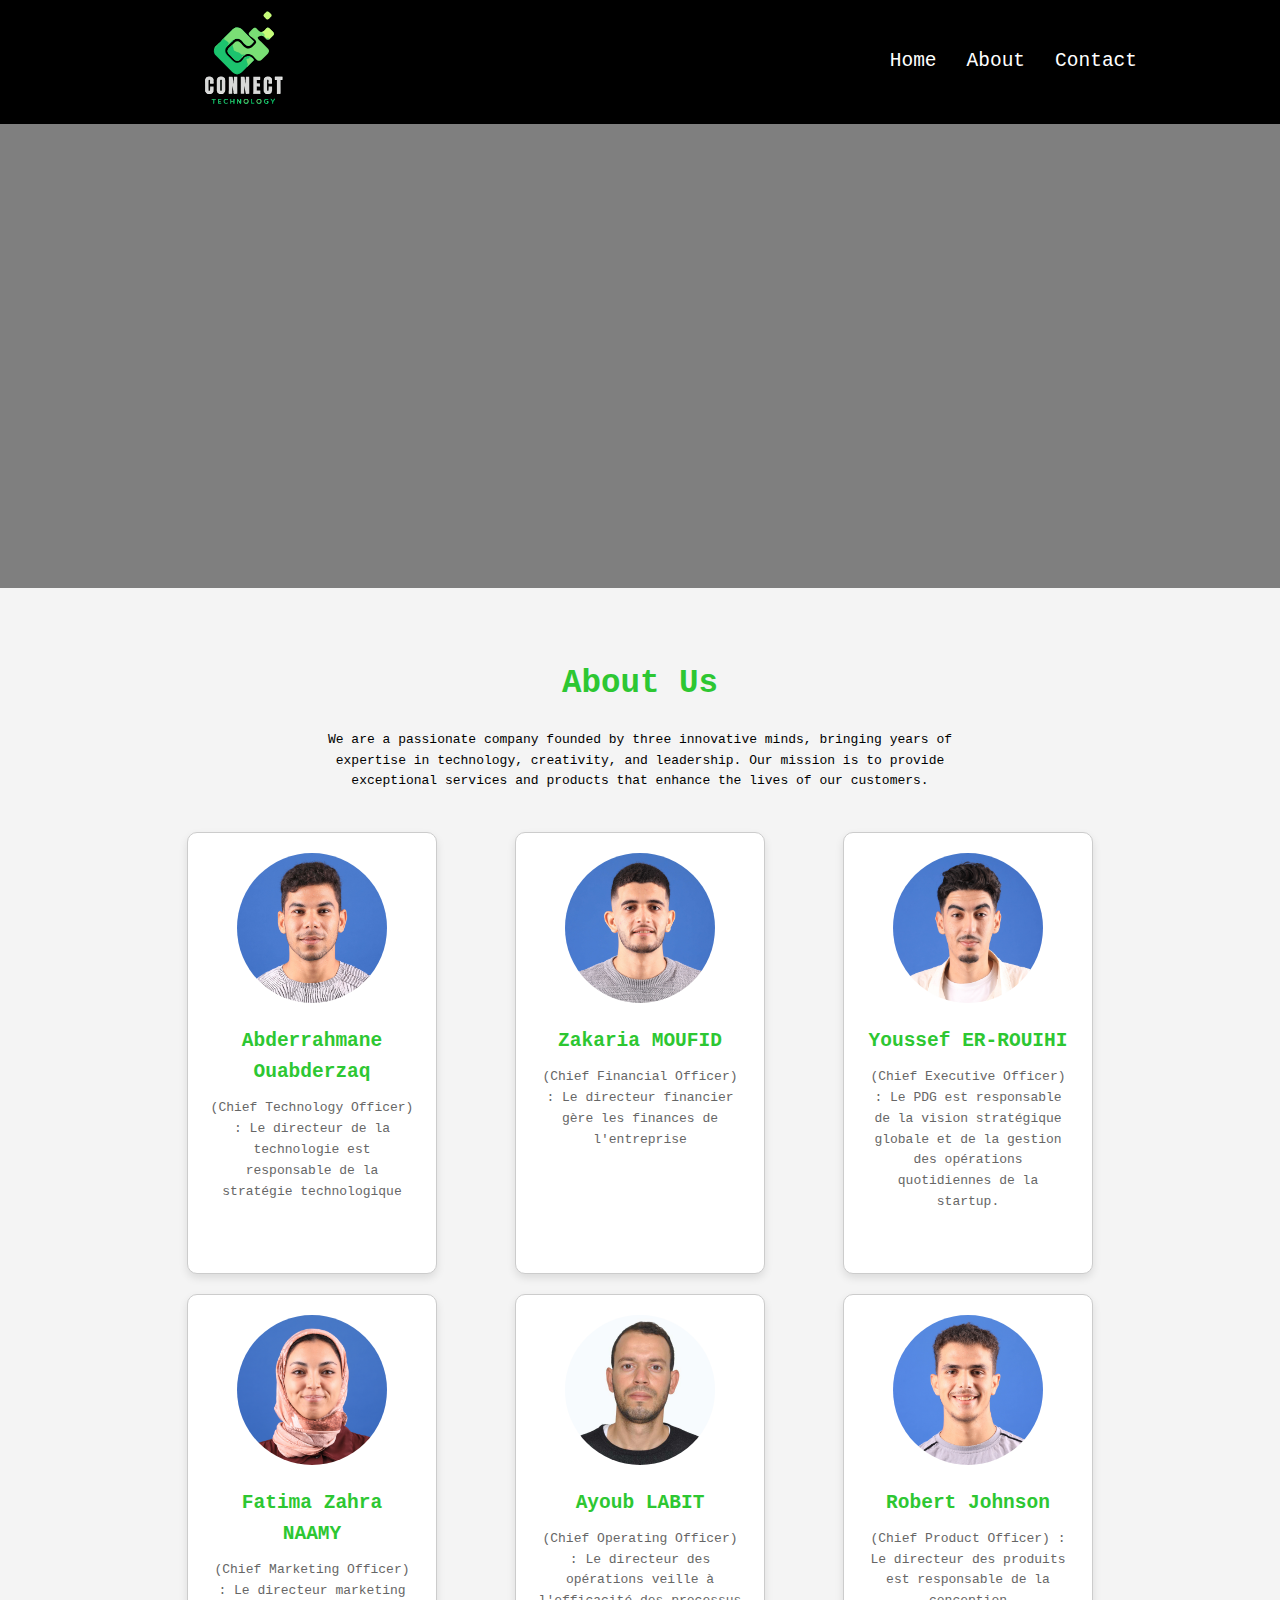
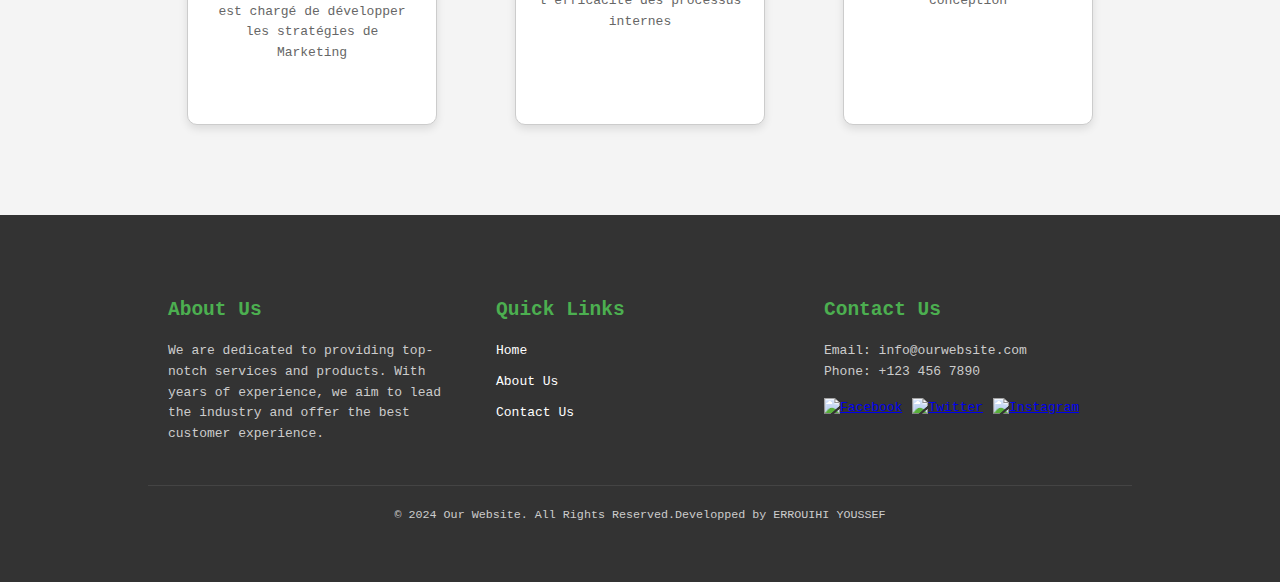
==== aboutus.html @ cb1a9605 "init" ====
<!DOCTYPE html>
<html lang="en">
<head>
    <meta charset="UTF-8">
    <meta name="viewport" content="width=device-width, initial-scale=1.0">
    <title>Simple Web Page</title>
    <link rel="stylesheet" href="styles.css">
    <link href='https://unpkg.com/boxicons@2.1.4/css/boxicons.min.css' rel='stylesheet'>

</head>
<body>

    <!-- Navigation Bar -->
    <nav>
        <div class="navbar">
           <div class="logo">
                <img src="images/2nILiut1upOzgSW6YTJ0qxhKl1J.svg" alt="logo">
           </div>
            
            <ul>
                <li><a href="index.html">Home</a></li>
                <li><a href="aboutus.html">About</a></li>
                <li><a href="contact.html">Contact</a></li>
            </ul>

        </div>
    </nav>
    
    <!-- Hero Section -->
    <section id="hero">
        <div class="container">
            <h1>About Us</h1>
        </div>
    </section>


    <!-- About Section -->
    <section id="about">
        <div class="container">
            <h2>About Us</h2>
            <p>We are a passionate company founded by three innovative minds, bringing years of expertise in technology, creativity, and leadership. Our mission is to provide exceptional services and products that enhance the lives of our customers.</p>

            <div class="founders">
                <div class="card">
                    <img src="images/Abderrahmane Ouabderzaq.jfif" alt="Founder 1">
                    <h3>Abderrahmane Ouabderzaq</h3>
                    <p>(Chief Technology Officer) : Le directeur de la technologie est responsable de la stratégie technologique</p>
                </div>
                <div class="card">
                  <img style="background-color: green;" src="images/zakaria moufid.jfif" alt="Founder 3">
                    <h3>Zakaria MOUFID</h3>
                    <p>(Chief Financial Officer) : Le directeur financier gère les finances de l'entreprise</p>
                </div>
                <div class="card">
                    <img src="images/youssef ERROUIHI.jpg" alt="Founder 2">
                    <h3>Youssef ER-ROUIHI</h3>
                    <p>(Chief Executive Officer) : Le PDG est responsable de la vision stratégique globale et de la gestion des opérations quotidiennes de la startup.</p>
                </div>
                <div class="card">
                    <img src="images/Fatima Zahra NAAMY.jfif" alt="Founder 3">
                    <h3>Fatima Zahra NAAMY</h3>
                    <p>(Chief Marketing Officer) : Le directeur marketing est chargé de développer les stratégies de Marketing</p>
                </div>
                <div class="card">
                    <img src="images/ayoub labit.JPG" alt="Founder 3">
                    <h3>Ayoub LABIT</h3>
                    <p> (Chief Operating Officer) : Le directeur des opérations veille à l'efficacité des processus internes </p>
                </div>
                <div class="card">
                    <img src="images/Anouar Ech-charai.jfif" alt="Founder 3">
                    <h3>Robert Johnson</h3>
                    <p>(Chief Product Officer) : Le directeur des produits est responsable de la conception</p>
                </div>
            </div>
        </div>
    </section>
    <!-- Footer -->
    <footer>
        <div class="container">
            <div class="footer-content">
                <div class="footer-section about">
                    <h3>About Us</h3>
                    <p>We are dedicated to providing top-notch services and products. With years of experience, we aim to lead the industry and offer the best customer experience.</p>
                </div>

                <div class="footer-section links">
                    <h3>Quick Links</h3>
                    <ul>
                        <li><a href="index.html">Home</a></li>
                        <li><a href="aboutus.html">About Us</a></li>
                        <li><a href="contact.html">Contact Us</a></li>
                    </ul>
                </div>

                <div class="footer-section contact">
                    <h3>Contact Us</h3>
                    <p>Email: info@ourwebsite.com</p>
                    <p>Phone: +123 456 7890</p>
                    <div class="social-icons">
                        <a href="https://www.linkedin.com/in/youssef-er-rouihi-02871a217/"><img src="images/facebook.png" alt="Facebook"></a>
                        <a href="https://www.linkedin.com/in/youssef-er-rouihi-02871a217/"><img src="images/twitter.png" alt="Twitter"></a>
                        <a href="https://www.linkedin.com/in/youssef-er-rouihi-02871a217/"><img src="images/instagram.png" alt="Instagram"></a>
                    </div>
                </div>
            </div>
            <div class="footer-bottom">
                <p>&copy; 2024 Our Website. All Rights Reserved.Developped by ERROUIHI YOUSSEF</p>
            </div>
        </div>
    </footer>

</body>
</html>
---- styles.css ----
* {
    margin: 0;
    padding: 0;
    box-sizing: border-box;
   
}

body {
    font-family:  monospace;
    line-height: 1.6;
}

.container {
    width: 80%;
    margin: 0 auto;
    padding: 20px;
}
.navbar {
    width: 80%;
    margin: 0 auto;
    display: flex;
    justify-content: space-between;
    align-items: center;
}

/* Navigation Bar */
nav {
    background-color: black;
    color: black;
    padding: 10px 0;
    position: sticky;
    top: 0;
    z-index: 1000;
}

nav .logo img{
    width: 15rem;
    height: 6rem;
}
nav ul {
    list-style: none;
    display: flex;
    justify-content: center;
}

nav ul li {
    margin: 0 15px;
}

nav ul li a {
    color: white;
    text-decoration: none;
    font-size: 1.5em;
}

nav ul li a:hover {
    color: #ffffff;
    background-color: #2dc732;
}

/* Hero Section */
#hero {
    background: url('https://via.placeholder.com/1920x1080') no-repeat center center/cover;
    background-image: url(images/abstract-green-background.jpg);
    color: white;
    text-align: center;
    padding: 150px 0;
    position: relative;
}

#hero::before {
    content: '';
    position: absolute;
    top: 0;
    left: 0;
    width: 100%;
    height: 100%;
    background-color: rgba(0, 0, 0, 0.5);
}
#hero .container {
    position: relative;
    z-index: 1;
}

#hero h1 {
    font-size: 5em;
    margin-bottom: 20px;
    opacity: 0;
    position: relative;
    animation: moveDown 3s ease-out forwards; 
}

@keyframes moveDown {
    0% {
        opacity: 0;
        transform: translateY(50px); 
    }
    100% {
        opacity: 1;
        transform: translateY(0); 
    }
}

#hero p {
    font-size: 1.2em;
    max-width: 600px;
    margin: 0 auto;
    opacity: 0;
    position: relative;
    animation: moveUp 3s ease-out forwards; 
}
@keyframes moveUp {
    0% {
        opacity: 0;
        transform: translateY(50px); 
    }
    100% {
        opacity: 1;
        transform: translateY(0); 
    }
}

/* About Section */
#about {
    background-color: #f4f4f4;
    padding: 50px 0;
    text-align: center;
}

#about h2 {
    font-size: 2.5em;
    margin-bottom: 20px;
    color: #2dc732;
}

#about p {
    max-width: 700px;
    margin: 0 auto 40px;
}

/* Founders Cards */
.founders {
    display: flex;
    justify-content: space-around;
    flex-wrap: wrap;
}

.card {
    background-color: rgb(255, 255, 255);
    border: 1px solid #ccc;
    border-radius: 10px;
    width: 250px;
    padding: 20px;
    box-shadow: 0 4px 8px rgba(0, 0, 0, 0.1);
    text-align: center;
    margin-bottom: 20px;
}
.card:hover {
      background-color: #2dc732;
      color: #ffffff;
  }
  
  .card:hover h3{
    color: white;
  }

  .card:hover p {
    color: white;
  }
  
  
  

.card img {
    border-radius: 50%;
    width: 150px;
    height: 150px;
    object-fit: cover;
    margin-bottom: 15px;
}

.card h3 {
    margin-bottom: 10px;
    font-size: 1.5em;
    color: #2dc732;

}

.card p {
    font-size: 1em;
    color: #666;
}


/* Contact Section */
#contact {
    padding: 50px 0;
}

.contact-wrapper {
    display: flex;
    align-items: center;
    justify-content: space-between;
    flex-wrap: wrap;
}

.contact-form {
    flex: 1;
    max-width: 500px;
}

.contact-image {
    flex: 1;
    padding: 20px;
}

.contact-image img {
    width: 100%;
    height: auto;
    border-radius: 10px;
}

#contact h2 {
    
    text-align: left;
    margin-bottom: 20px;
    color: #2dc732;
}

#contact form {
    max-width: 100%;
}

#contact label {
    display: block;
    margin-top: 10px;
}

#contact input, #contact textarea {
    width: 100%;
    padding: 10px;
    margin-top: 5px;
    border: 1px solid #ccc;
    border-radius: 5px;
}

#contact button {
    margin-top: 10px;
    padding: 10px 20px;
    background-color: #2dc732;
    color: white;
    border: none;
    border-radius: 5px;
    cursor: pointer;
}


/* Footer */
/* Footer */
footer {
    background-color: #333;
    color: white;
    padding: 40px 0;
}

.footer-content {
    display: flex;
    justify-content: space-between;
    flex-wrap: wrap;
    margin-bottom: 20px;
}

.footer-section {
    flex: 1;
    padding: 20px;
}

.footer-section h3 {
    margin-bottom: 15px;
    font-size: 1.5em;
    color: #4CAF50;
}

.footer-section p {
    font-size: 1em;
    line-height: 1.6;
}

.footer-section ul {
    list-style: none;
    padding: 0;
}

.footer-section ul li {
    margin-bottom: 10px;
}

.footer-section ul li a {
    color: white;
    text-decoration: none;
}

.footer-section ul li a:hover {
    color: #4CAF50;
}

.footer-section .social-icons {
    display: flex;
    gap: 10px;
    margin-top: 15px;
}

.footer-section .social-icons a img {
    width: 30px;
    height: 30px;
}

.footer-bottom {
    text-align: center;
    padding-top: 20px;
    border-top: 1px solid #444;
}

footer p {
    margin: 0;
    font-size: 0.9em;
    color: #ccc;
}
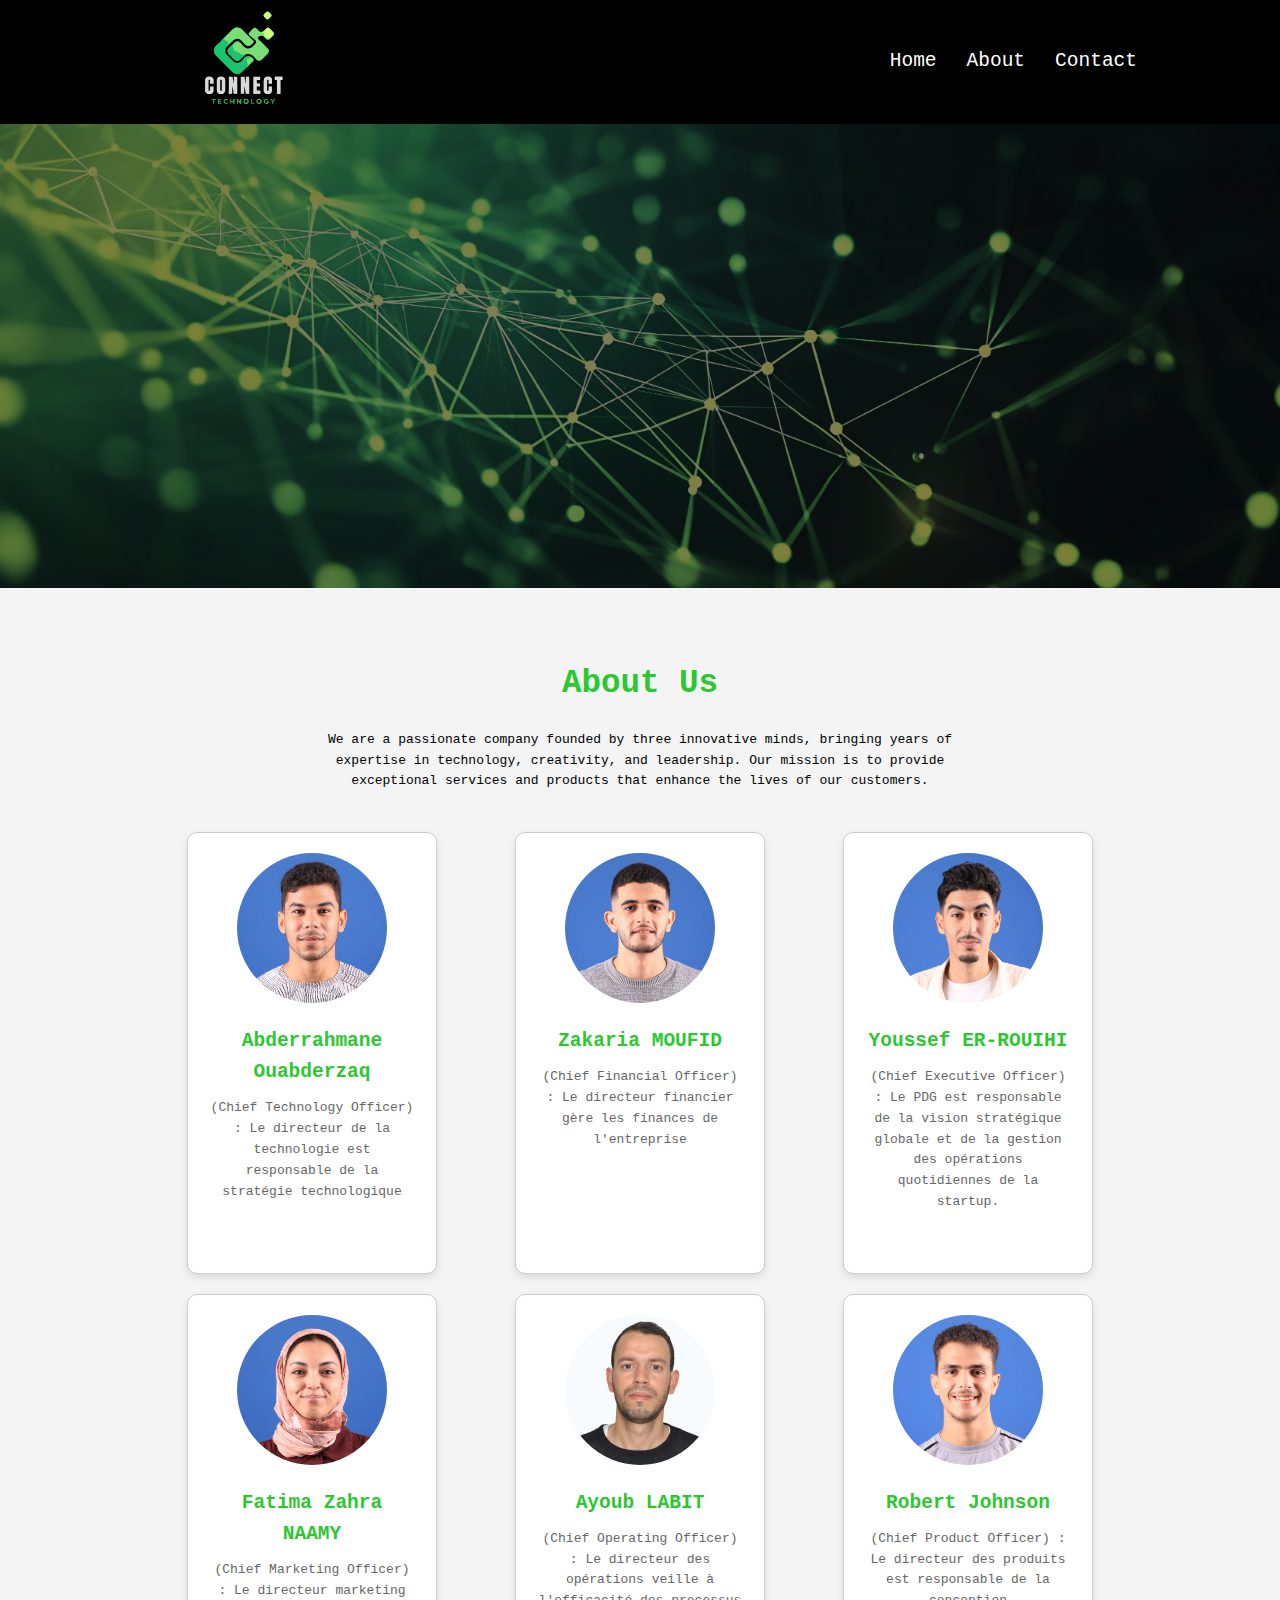
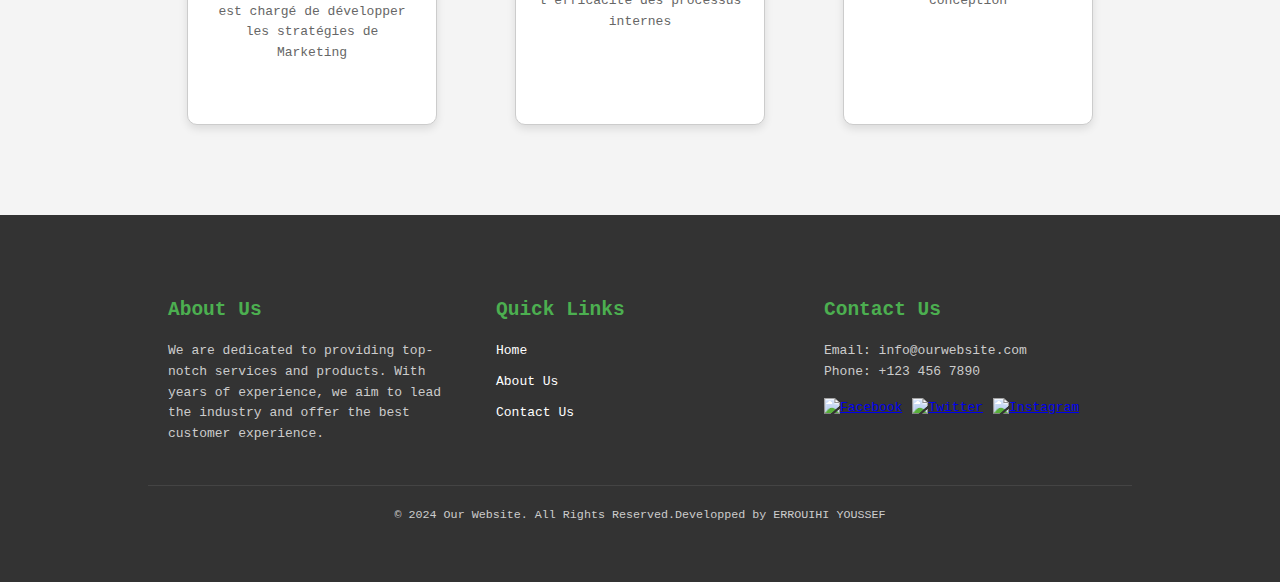
==== commit fcf773fa: "add files" ====
--- a/aboutus.html
+++ b/aboutus.html
@@ -4,6 +4,7 @@
     <meta charset="UTF-8">
     <meta name="viewport" content="width=device-width, initial-scale=1.0">
     <title>Simple Web Page</title>
+    <meta name="description" content="Free Web tutorials">
     <link rel="stylesheet" href="styles.css">
     <link href='https://unpkg.com/boxicons@2.1.4/css/boxicons.min.css' rel='stylesheet'>
 
@@ -42,32 +43,32 @@
 
             <div class="founders">
                 <div class="card">
-                    <img src="images/Abderrahmane Ouabderzaq.jfif" alt="Founder 1">
+                    <img src="images/Abderrahmane Ouabderzaq.avif" alt="Founder 1">
                     <h3>Abderrahmane Ouabderzaq</h3>
                     <p>(Chief Technology Officer) : Le directeur de la technologie est responsable de la stratégie technologique</p>
                 </div>
                 <div class="card">
-                  <img style="background-color: green;" src="images/zakaria moufid.jfif" alt="Founder 3">
+                  <img src="images/zakaria moufid.avif" alt="Founder 3">
                     <h3>Zakaria MOUFID</h3>
                     <p>(Chief Financial Officer) : Le directeur financier gère les finances de l'entreprise</p>
                 </div>
                 <div class="card">
-                    <img src="images/youssef ERROUIHI.jpg" alt="Founder 2">
+                    <img src="images/youssef ERROUIHI.avif" alt="Founder 2">
                     <h3>Youssef ER-ROUIHI</h3>
                     <p>(Chief Executive Officer) : Le PDG est responsable de la vision stratégique globale et de la gestion des opérations quotidiennes de la startup.</p>
                 </div>
                 <div class="card">
-                    <img src="images/Fatima Zahra NAAMY.jfif" alt="Founder 3">
+                    <img src="images/Fatima Zahra NAAMY.avif" alt="Founder 3">
                     <h3>Fatima Zahra NAAMY</h3>
                     <p>(Chief Marketing Officer) : Le directeur marketing est chargé de développer les stratégies de Marketing</p>
                 </div>
                 <div class="card">
-                    <img src="images/ayoub labit.JPG" alt="Founder 3">
+                    <img src="images/ayoub labit.avif" alt="Founder 3">
                     <h3>Ayoub LABIT</h3>
                     <p> (Chief Operating Officer) : Le directeur des opérations veille à l'efficacité des processus internes </p>
                 </div>
                 <div class="card">
-                    <img src="images/Anouar Ech-charai.jfif" alt="Founder 3">
+                    <img src="images/Anouar Ech-charai.avif" alt="Founder 3">
                     <h3>Robert Johnson</h3>
                     <p>(Chief Product Officer) : Le directeur des produits est responsable de la conception</p>
                 </div>
--- a/styles.css
+++ b/styles.css
@@ -1,27 +1,10 @@
-* {
-    margin: 0;
-    padding: 0;
-    box-sizing: border-box;
-   
-}
-
-body {
-    font-family:  monospace;
-    line-height: 1.6;
-}
-
-.container {
-    width: 80%;
-    margin: 0 auto;
-    padding: 20px;
-}
-.navbar {
-    width: 80%;
-    margin: 0 auto;
-    display: flex;
-    justify-content: space-between;
-    align-items: center;
-}
+* {margin: 0;padding: 0;box-sizing: border-box;}
+
+body {font-family:  monospace;line-height: 1.6;}
+
+.container {width: 80%;margin: 0 auto;padding: 20px;}
+
+.navbar {width: 80%;margin: 0 auto;display: flex;justify-content: space-between;align-items: center;}
 
 /* Navigation Bar */
 nav {
@@ -61,7 +44,7 @@
 /* Hero Section */
 #hero {
     background: url('https://via.placeholder.com/1920x1080') no-repeat center center/cover;
-    background-image: url(images/abstract-green-background.jpg);
+    background-image: url(images/abstract-green-background.avif);
     color: white;
     text-align: center;
     padding: 150px 0;
